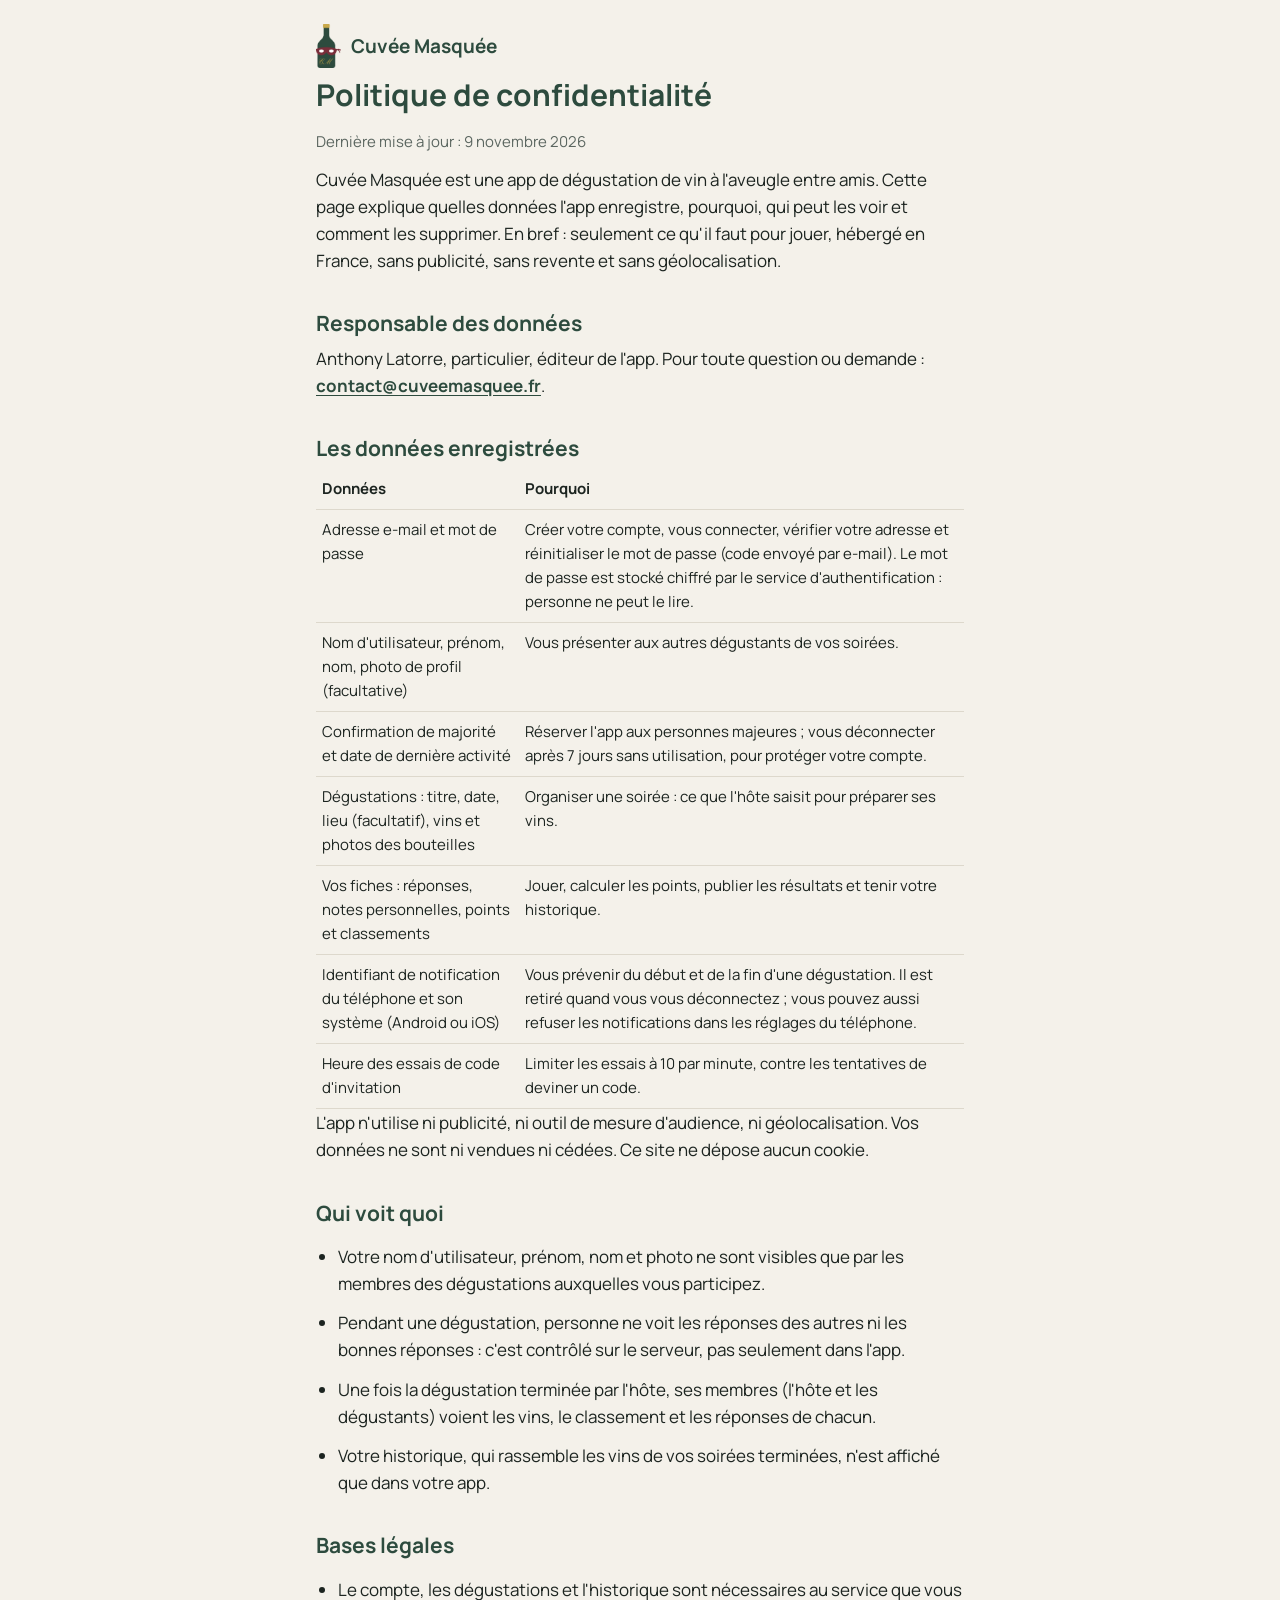
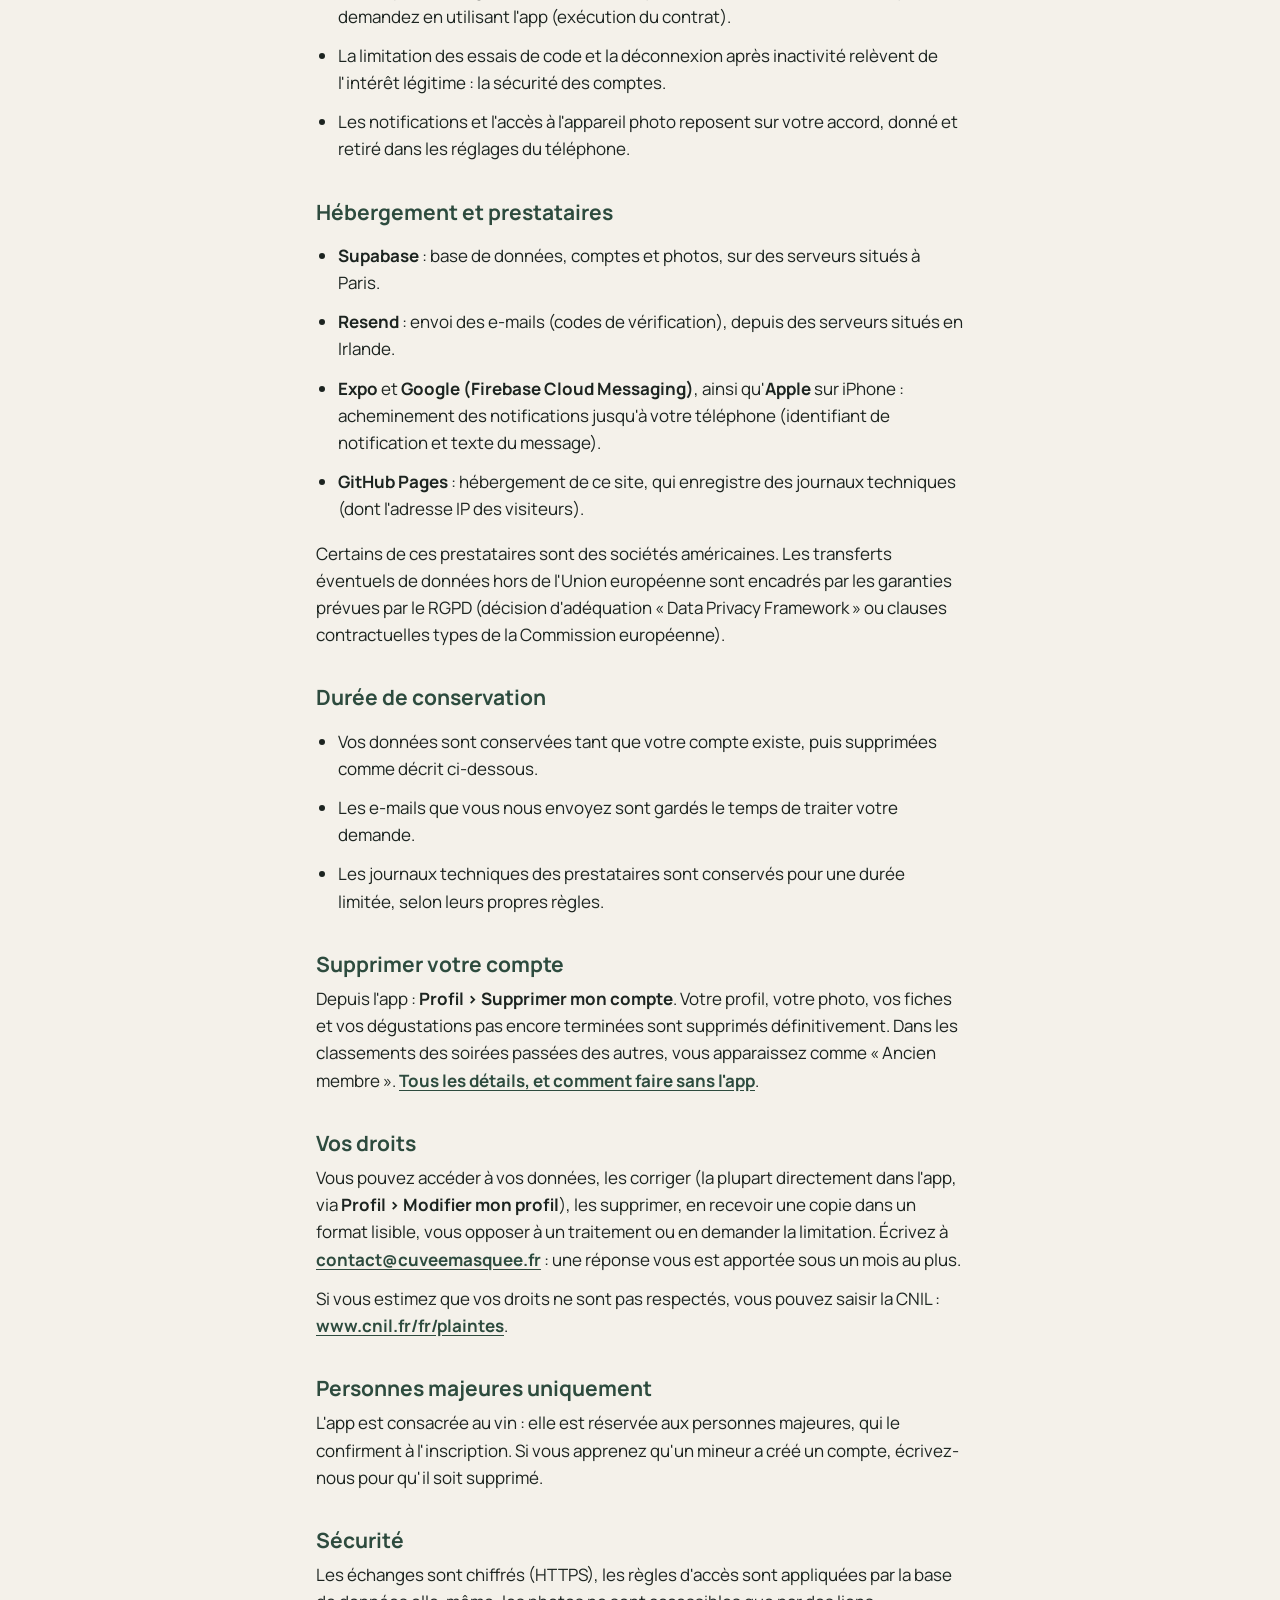
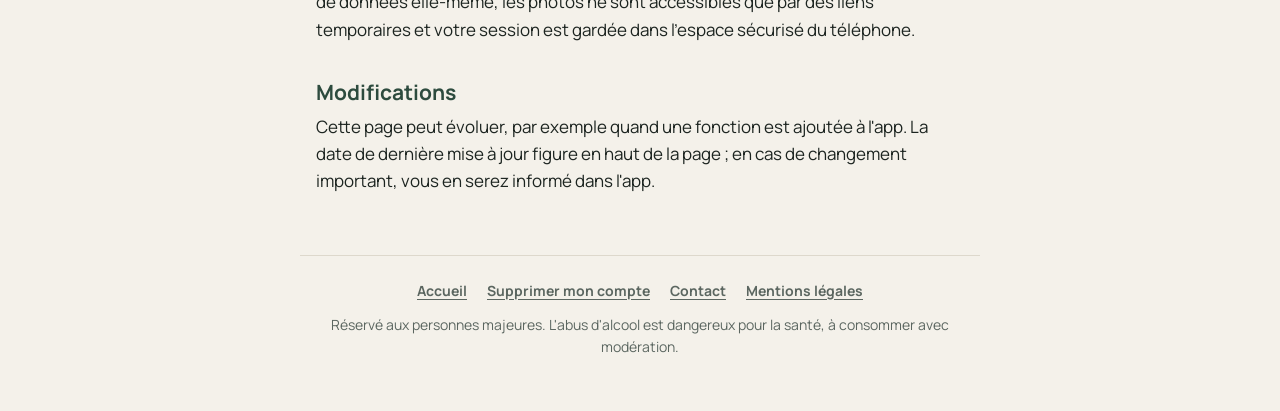
==== confidentialite.html @ da84fbd3 "Premiere version du site cuveemasquee.fr" ====
<!doctype html>
<html lang="fr">
  <head>
    <meta charset="utf-8" />
    <meta name="viewport" content="width=device-width, initial-scale=1" />
    <title>Politique de confidentialité · Cuvée Masquée</title>
    <meta name="description" content="Quelles données l'app Cuvée Masquée enregistre, pourquoi, qui les voit et comment les supprimer." />
    <meta name="theme-color" content="#2d4b3e" />
    <link rel="icon" href="/favicon.png" type="image/png" />
    <link rel="apple-touch-icon" href="/images/icone-180.png" />
    <link rel="stylesheet" href="/style.css" />
  </head>
  <body>
    <main>
      <a class="entete" href="/"><img src="/images/logo-bouteille.png" alt="" width="275" height="480" /> Cuvée Masquée</a>

      <h1>Politique de confidentialité</h1>
      <p class="discret">Dernière mise à jour : 9 novembre 2026</p>
      <p>
        Cuvée Masquée est une app de dégustation de vin à l'aveugle entre amis. Cette page explique quelles données l'app enregistre, pourquoi, qui
        peut les voir et comment les supprimer. En bref : seulement ce qu'il faut pour jouer, hébergé en France, sans publicité, sans revente et sans
        géolocalisation.
      </p>

      <h2>Responsable des données</h2>
      <p>
        Anthony Latorre, particulier, éditeur de l'app. Pour toute question ou demande :
        <a href="mailto:contact@cuveemasquee.fr">contact@cuveemasquee.fr</a>.
      </p>

      <h2>Les données enregistrées</h2>
      <div class="tableau">
        <table>
          <thead>
            <tr>
              <th>Données</th>
              <th>Pourquoi</th>
            </tr>
          </thead>
          <tbody>
            <tr>
              <td>Adresse e-mail et mot de passe</td>
              <td>
                Créer votre compte, vous connecter, vérifier votre adresse et réinitialiser le mot de passe (code envoyé par e-mail). Le mot de passe est
                stocké chiffré par le service d'authentification : personne ne peut le lire.
              </td>
            </tr>
            <tr>
              <td>Nom d'utilisateur, prénom, nom, photo de profil (facultative)</td>
              <td>Vous présenter aux autres dégustants de vos soirées.</td>
            </tr>
            <tr>
              <td>Confirmation de majorité et date de dernière activité</td>
              <td>
                Réserver l'app aux personnes majeures ; vous déconnecter après 7 jours sans utilisation, pour protéger votre compte.
              </td>
            </tr>
            <tr>
              <td>Dégustations : titre, date, lieu (facultatif), vins et photos des bouteilles</td>
              <td>Organiser une soirée : ce que l'hôte saisit pour préparer ses vins.</td>
            </tr>
            <tr>
              <td>Vos fiches : réponses, notes personnelles, points et classements</td>
              <td>Jouer, calculer les points, publier les résultats et tenir votre historique.</td>
            </tr>
            <tr>
              <td>Identifiant de notification du téléphone et son système (Android ou iOS)</td>
              <td>
                Vous prévenir du début et de la fin d'une dégustation. Il est retiré quand vous vous déconnectez ; vous pouvez aussi refuser les
                notifications dans les réglages du téléphone.
              </td>
            </tr>
            <tr>
              <td>Heure des essais de code d'invitation</td>
              <td>Limiter les essais à 10 par minute, contre les tentatives de deviner un code.</td>
            </tr>
          </tbody>
        </table>
      </div>
      <p>
        L'app n'utilise ni publicité, ni outil de mesure d'audience, ni géolocalisation. Vos données ne sont ni vendues ni cédées. Ce site ne dépose
        aucun cookie.
      </p>

      <h2>Qui voit quoi</h2>
      <ul>
        <li>Votre nom d'utilisateur, prénom, nom et photo ne sont visibles que par les membres des dégustations auxquelles vous participez.</li>
        <li>
          Pendant une dégustation, personne ne voit les réponses des autres ni les bonnes réponses : c'est contrôlé sur le serveur, pas seulement
          dans l'app.
        </li>
        <li>
          Une fois la dégustation terminée par l'hôte, ses membres (l'hôte et les dégustants) voient les vins, le classement et les réponses de
          chacun.
        </li>
        <li>Votre historique, qui rassemble les vins de vos soirées terminées, n'est affiché que dans votre app.</li>
      </ul>

      <h2>Bases légales</h2>
      <ul>
        <li>Le compte, les dégustations et l'historique sont nécessaires au service que vous demandez en utilisant l'app (exécution du contrat).</li>
        <li>La limitation des essais de code et la déconnexion après inactivité relèvent de l'intérêt légitime : la sécurité des comptes.</li>
        <li>Les notifications et l'accès à l'appareil photo reposent sur votre accord, donné et retiré dans les réglages du téléphone.</li>
      </ul>

      <h2>Hébergement et prestataires</h2>
      <ul>
        <li><strong>Supabase</strong> : base de données, comptes et photos, sur des serveurs situés à Paris.</li>
        <li><strong>Resend</strong> : envoi des e-mails (codes de vérification), depuis des serveurs situés en Irlande.</li>
        <li>
          <strong>Expo</strong> et <strong>Google (Firebase Cloud Messaging)</strong>, ainsi qu'<strong>Apple</strong> sur iPhone : acheminement des
          notifications jusqu'à votre téléphone (identifiant de notification et texte du message).
        </li>
        <li><strong>GitHub Pages</strong> : hébergement de ce site, qui enregistre des journaux techniques (dont l'adresse IP des visiteurs).</li>
      </ul>
      <p>
        Certains de ces prestataires sont des sociétés américaines. Les transferts éventuels de données hors de l'Union européenne sont encadrés par
        les garanties prévues par le RGPD (décision d'adéquation « Data Privacy Framework » ou clauses contractuelles types de la Commission
        européenne).
      </p>

      <h2>Durée de conservation</h2>
      <ul>
        <li>Vos données sont conservées tant que votre compte existe, puis supprimées comme décrit ci-dessous.</li>
        <li>Les e-mails que vous nous envoyez sont gardés le temps de traiter votre demande.</li>
        <li>Les journaux techniques des prestataires sont conservés pour une durée limitée, selon leurs propres règles.</li>
      </ul>

      <h2>Supprimer votre compte</h2>
      <p>
        Depuis l'app : <strong>Profil › Supprimer mon compte</strong>. Votre profil, votre photo, vos fiches et vos dégustations pas encore terminées
        sont supprimés définitivement. Dans les classements des soirées passées des autres, vous apparaissez comme « Ancien membre ».
        <a href="/suppression-compte">Tous les détails, et comment faire sans l'app</a>.
      </p>

      <h2>Vos droits</h2>
      <p>
        Vous pouvez accéder à vos données, les corriger (la plupart directement dans l'app, via <strong>Profil › Modifier mon profil</strong>), les
        supprimer, en recevoir une copie dans un format lisible, vous opposer à un traitement ou en demander la limitation. Écrivez à
        <a href="mailto:contact@cuveemasquee.fr">contact@cuveemasquee.fr</a> : une réponse vous est apportée sous un mois au plus.
      </p>
      <p>
        Si vous estimez que vos droits ne sont pas respectés, vous pouvez saisir la CNIL :
        <a href="https://www.cnil.fr/fr/plaintes">www.cnil.fr/fr/plaintes</a>.
      </p>

      <h2>Personnes majeures uniquement</h2>
      <p>
        L'app est consacrée au vin : elle est réservée aux personnes majeures, qui le confirment à l'inscription. Si vous apprenez qu'un mineur a créé
        un compte, écrivez-nous pour qu'il soit supprimé.
      </p>

      <h2>Sécurité</h2>
      <p>
        Les échanges sont chiffrés (HTTPS), les règles d'accès sont appliquées par la base de données elle-même, les photos ne sont accessibles que
        par des liens temporaires et votre session est gardée dans l'espace sécurisé du téléphone.
      </p>

      <h2>Modifications</h2>
      <p>
        Cette page peut évoluer, par exemple quand une fonction est ajoutée à l'app. La date de dernière mise à jour figure en haut de la page ; en
        cas de changement important, vous en serez informé dans l'app.
      </p>
    </main>

    <footer>
      <nav>
        <a href="/">Accueil</a>
        <a href="/suppression-compte">Supprimer mon compte</a>
        <a href="/#contact">Contact</a>
        <a href="/#mentions-legales">Mentions légales</a>
      </nav>
      <p>Réservé aux personnes majeures. L'abus d'alcool est dangereux pour la santé, à consommer avec modération.</p>
    </footer>
  </body>
</html>
---- style.css ----
/* Cuvée Masquée : mêmes couleurs et même police que l'app (Manrope, hébergée ici : aucun appel à Google). */
@font-face {
  font-family: 'Manrope';
  src: url('/polices/Manrope_400Regular.ttf') format('truetype');
  font-weight: 400;
  font-display: swap;
}
@font-face {
  font-family: 'Manrope';
  src: url('/polices/Manrope_700Bold.ttf') format('truetype');
  font-weight: 700;
  font-display: swap;
}

:root {
  --texte: #1c2420;
  --texte-2: #5b6660;
  --fond: #f4f1ea;
  --surface: #ffffff;
  --bordure: #ddd8cc;
  --vert: #2d4b3e;
  --sur-vert: #ffffff;
  --bordeaux: #7a2e3a;
  --info: #e3ece7;
  color-scheme: light;
}

@media (prefers-color-scheme: dark) {
  :root {
    --texte: #eef0ec;
    --texte-2: #a9b3ad;
    --fond: #14201b;
    --surface: #1e2b25;
    --bordure: #33433b;
    --vert: #8db8a5;
    --sur-vert: #10201a;
    --bordeaux: #d98c98;
    --info: #22352d;
    color-scheme: dark;
  }
}

* {
  box-sizing: border-box;
}

html {
  -webkit-text-size-adjust: 100%;
}

body {
  margin: 0;
  background: var(--fond);
  color: var(--texte);
  font-family: 'Manrope', system-ui, -apple-system, 'Segoe UI', Roboto, sans-serif;
  font-size: 17px;
  line-height: 1.6;
}

main {
  max-width: 680px;
  margin: 0 auto;
  padding: 24px 16px 48px;
}

a {
  color: var(--vert);
  font-weight: 700;
  text-underline-offset: 3px;
}

h1,
h2,
h3 {
  color: var(--vert);
  line-height: 1.25;
  font-weight: 700;
}

h1 {
  font-size: 30px;
  margin: 8px 0 16px;
}

h2 {
  font-size: 21px;
  margin: 36px 0 8px;
}

h3 {
  font-size: 17px;
  margin: 20px 0 4px;
  color: var(--texte);
}

p,
li {
  margin: 0 0 12px;
}

ul,
ol {
  padding-left: 22px;
}

.entete {
  display: flex;
  align-items: center;
  gap: 10px;
  text-decoration: none;
  color: var(--vert);
  font-size: 19px;
}

.entete img {
  height: 44px;
  width: auto;
}

.logo {
  display: block;
  width: min(360px, 100%);
  height: auto;
  margin: 8px auto 24px;
}

.logo-sombre {
  display: none;
}

@media (prefers-color-scheme: dark) {
  .logo-clair {
    display: none;
  }
  .logo-sombre {
    display: block;
  }
}

.accroche {
  font-size: 20px;
  text-align: center;
  margin-bottom: 28px;
}

.carte {
  background: var(--surface);
  border: 1px solid var(--bordure);
  border-radius: 12px;
  padding: 16px 20px;
  margin: 16px 0;
}

.carte > :last-child {
  margin-bottom: 0;
}

.encadre {
  background: var(--info);
  border-radius: 12px;
  padding: 14px 18px;
  margin: 16px 0;
}

.bouton {
  display: block;
  width: 100%;
  min-height: 52px;
  padding: 14px 20px;
  border-radius: 12px;
  border: 2px solid var(--vert);
  background: var(--vert);
  color: var(--sur-vert);
  font: inherit;
  font-weight: 700;
  text-align: center;
  text-decoration: none;
  cursor: pointer;
  margin: 12px 0;
}

.bouton.secondaire {
  background: transparent;
  color: var(--vert);
}

.code {
  font-size: 40px;
  font-weight: 700;
  letter-spacing: 6px;
  text-align: center;
  color: var(--bordeaux);
  margin: 4px 0 0;
}

.discret {
  color: var(--texte-2);
  font-size: 15px;
}

.centre {
  text-align: center;
}

.cache {
  display: none;
}

table {
  width: 100%;
  border-collapse: collapse;
  font-size: 15px;
}

th,
td {
  text-align: left;
  vertical-align: top;
  padding: 8px 6px;
  border-bottom: 1px solid var(--bordure);
}

.tableau {
  overflow-x: auto;
}

footer {
  max-width: 680px;
  margin: 0 auto;
  padding: 24px 16px 40px;
  border-top: 1px solid var(--bordure);
  color: var(--texte-2);
  font-size: 14px;
  text-align: center;
}

footer nav {
  display: flex;
  flex-wrap: wrap;
  justify-content: center;
  gap: 8px 20px;
  margin-bottom: 12px;
}

footer a {
  color: var(--texte-2);
}
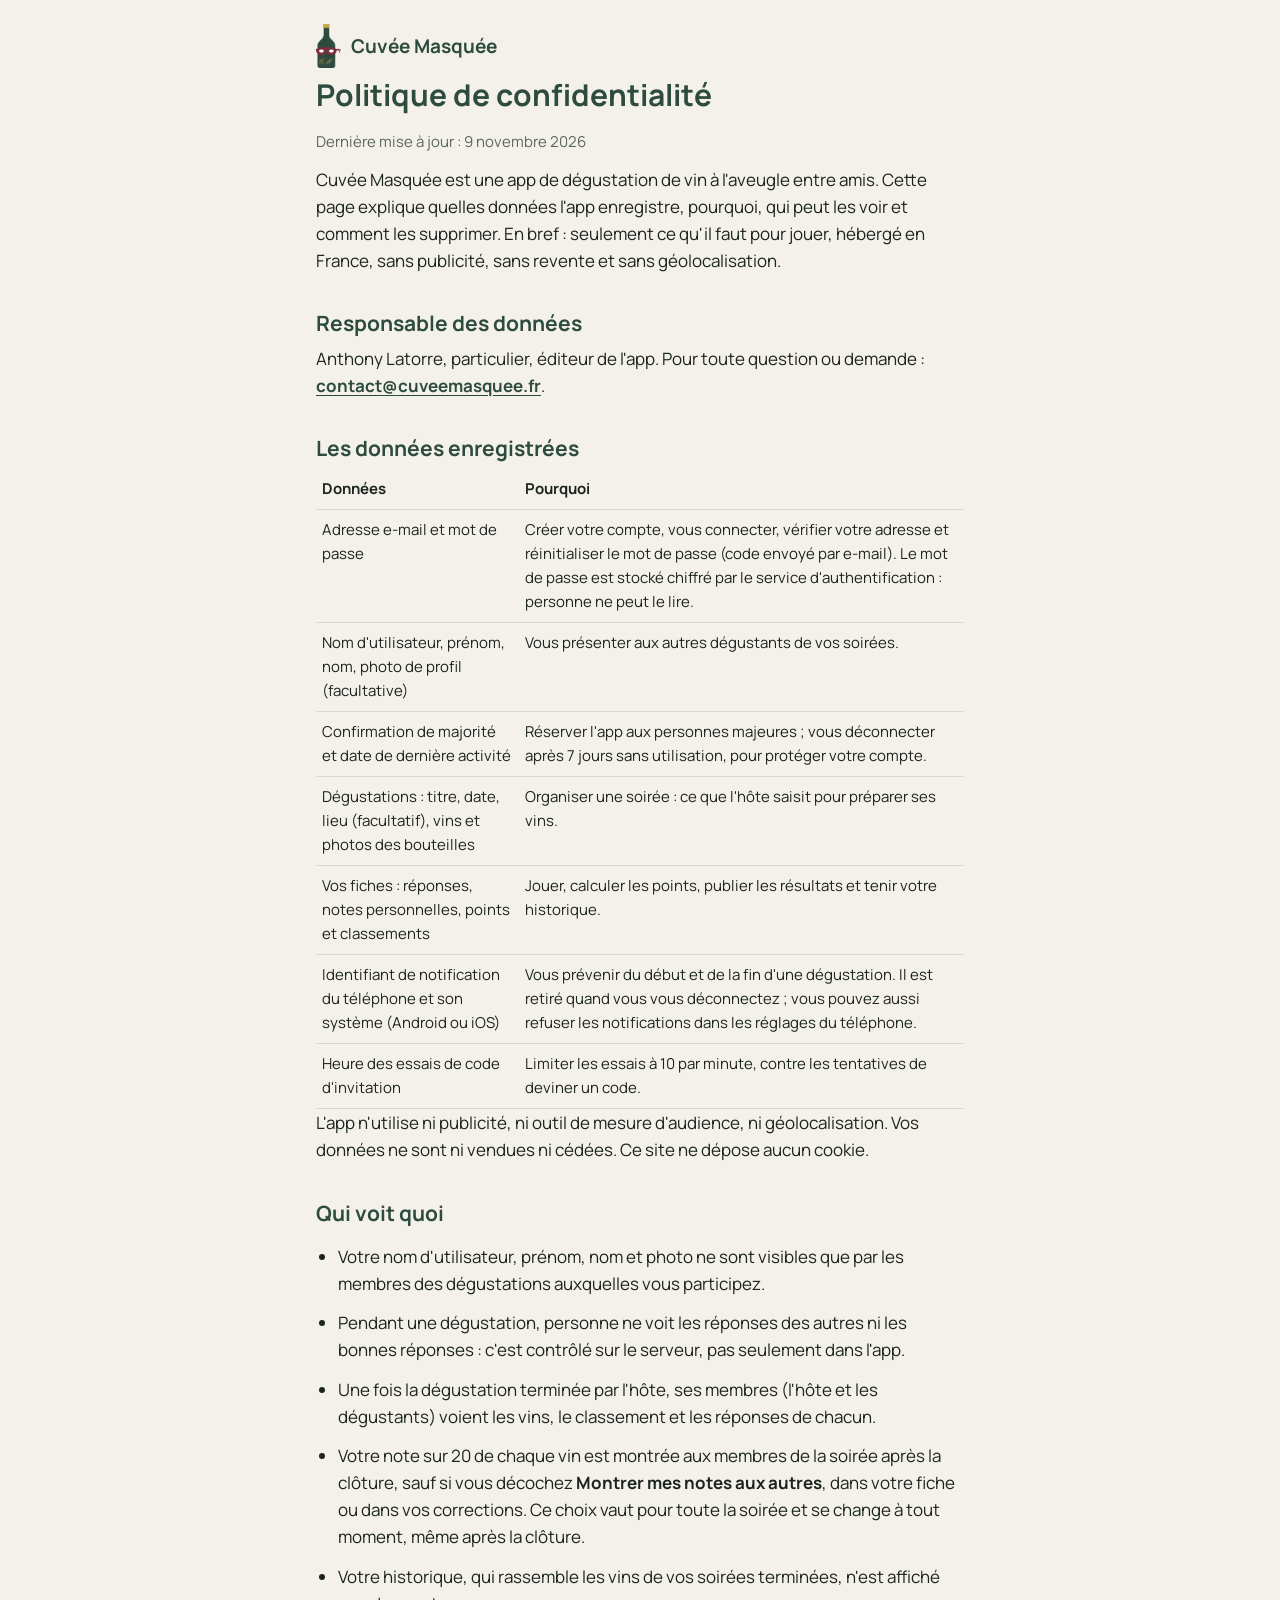
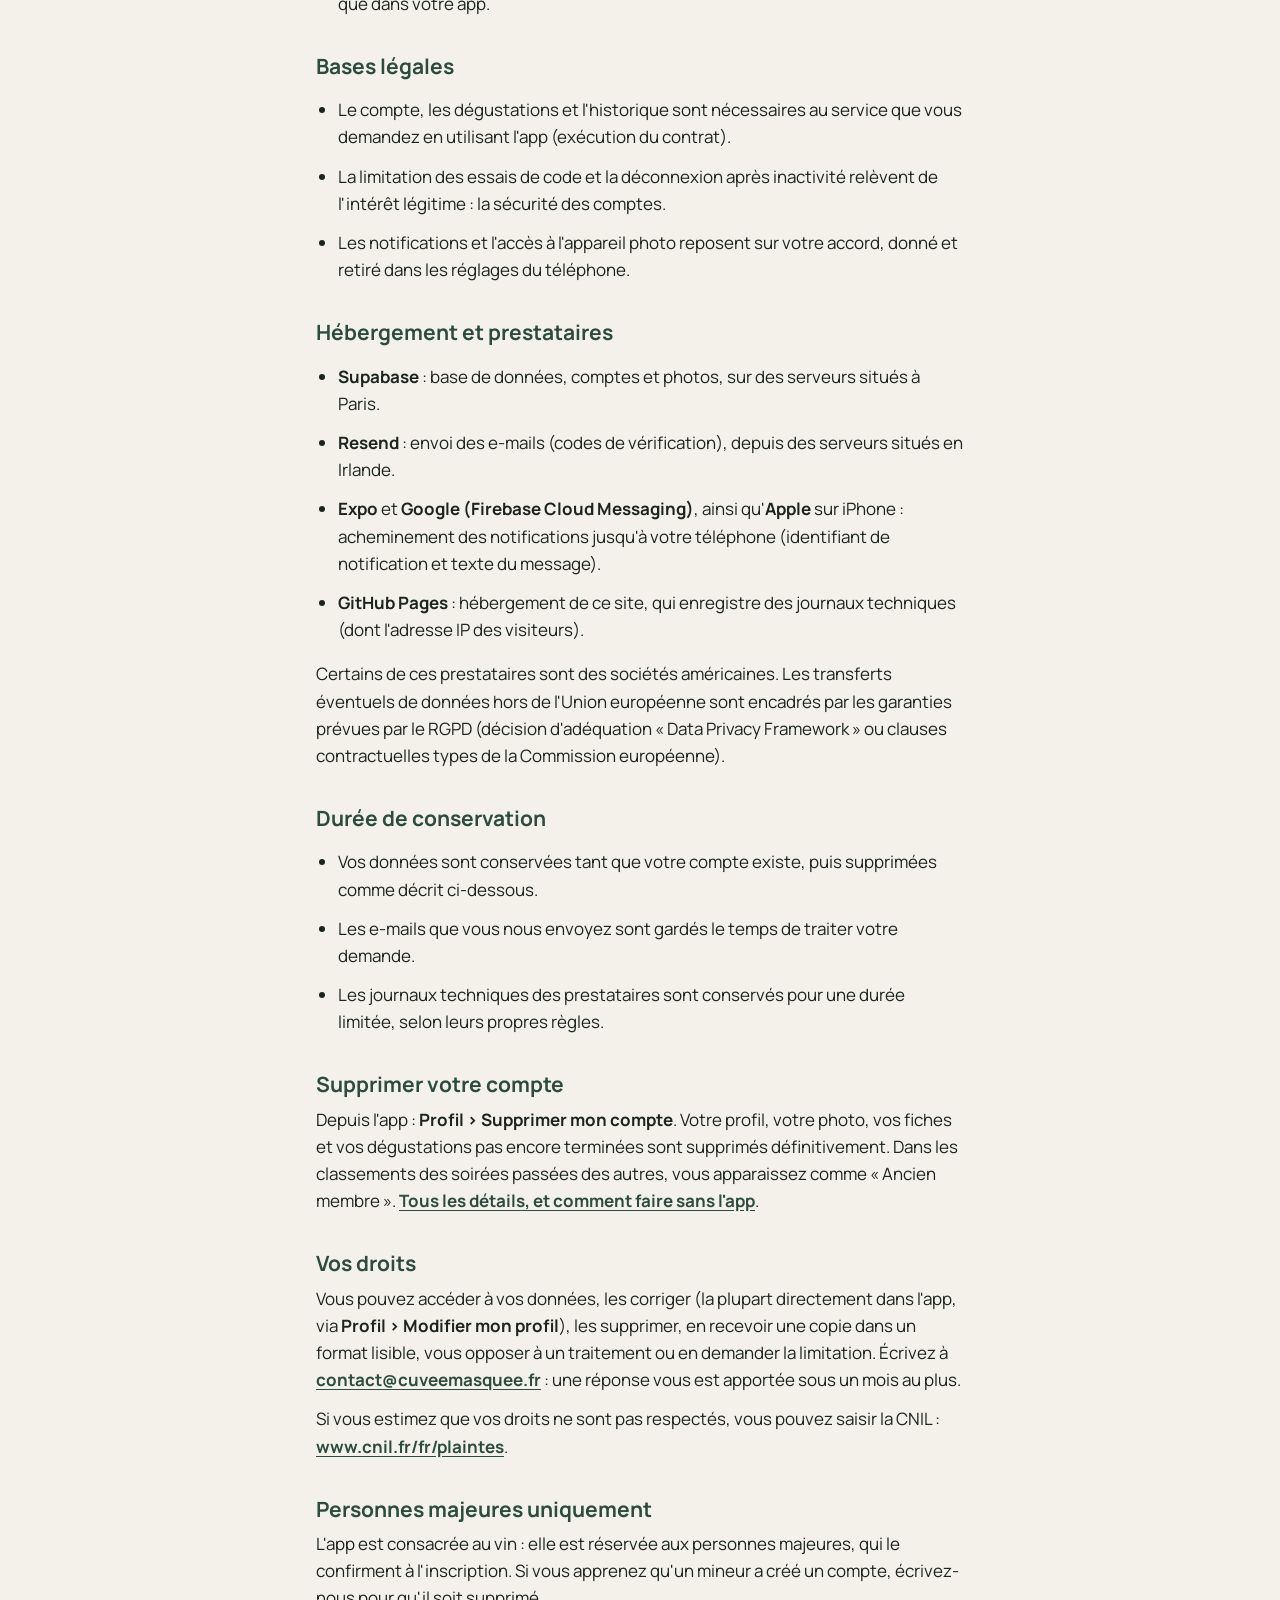
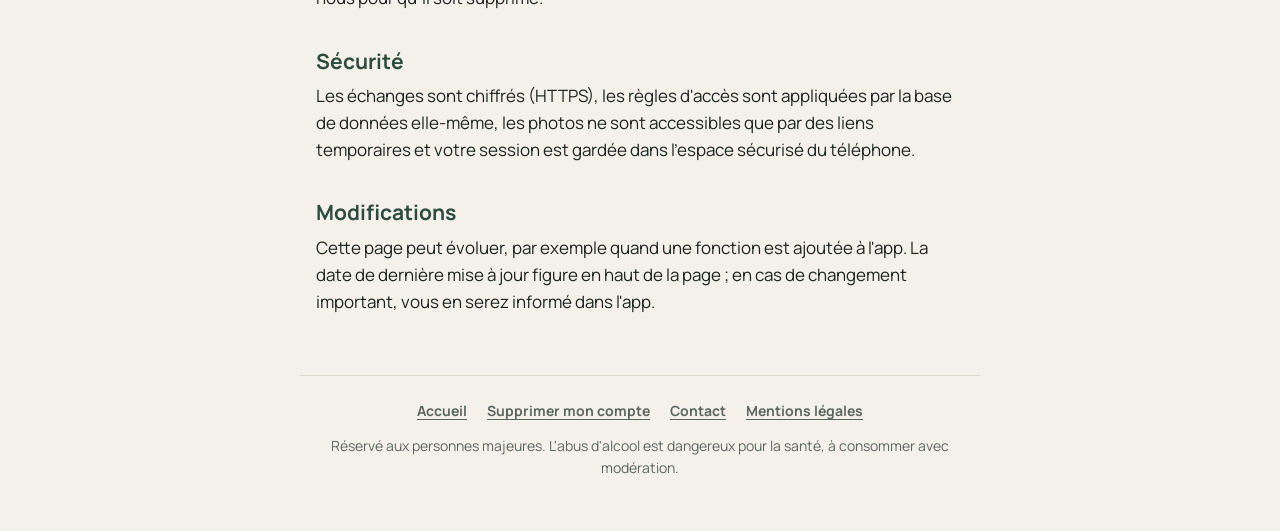
==== commit 0b9b5f7a: "Partage des notes dans la politique de confidentialite" ====
--- a/confidentialite.html
+++ b/confidentialite.html
@@ -93,6 +93,11 @@
           Une fois la dégustation terminée par l'hôte, ses membres (l'hôte et les dégustants) voient les vins, le classement et les réponses de
           chacun.
         </li>
+        <li>
+          Votre note sur 20 de chaque vin est montrée aux membres de la soirée après la clôture, sauf si vous décochez
+          <strong>Montrer mes notes aux autres</strong>, dans votre fiche ou dans vos corrections. Ce choix vaut pour toute la soirée et se
+          change à tout moment, même après la clôture.
+        </li>
         <li>Votre historique, qui rassemble les vins de vos soirées terminées, n'est affiché que dans votre app.</li>
       </ul>
 
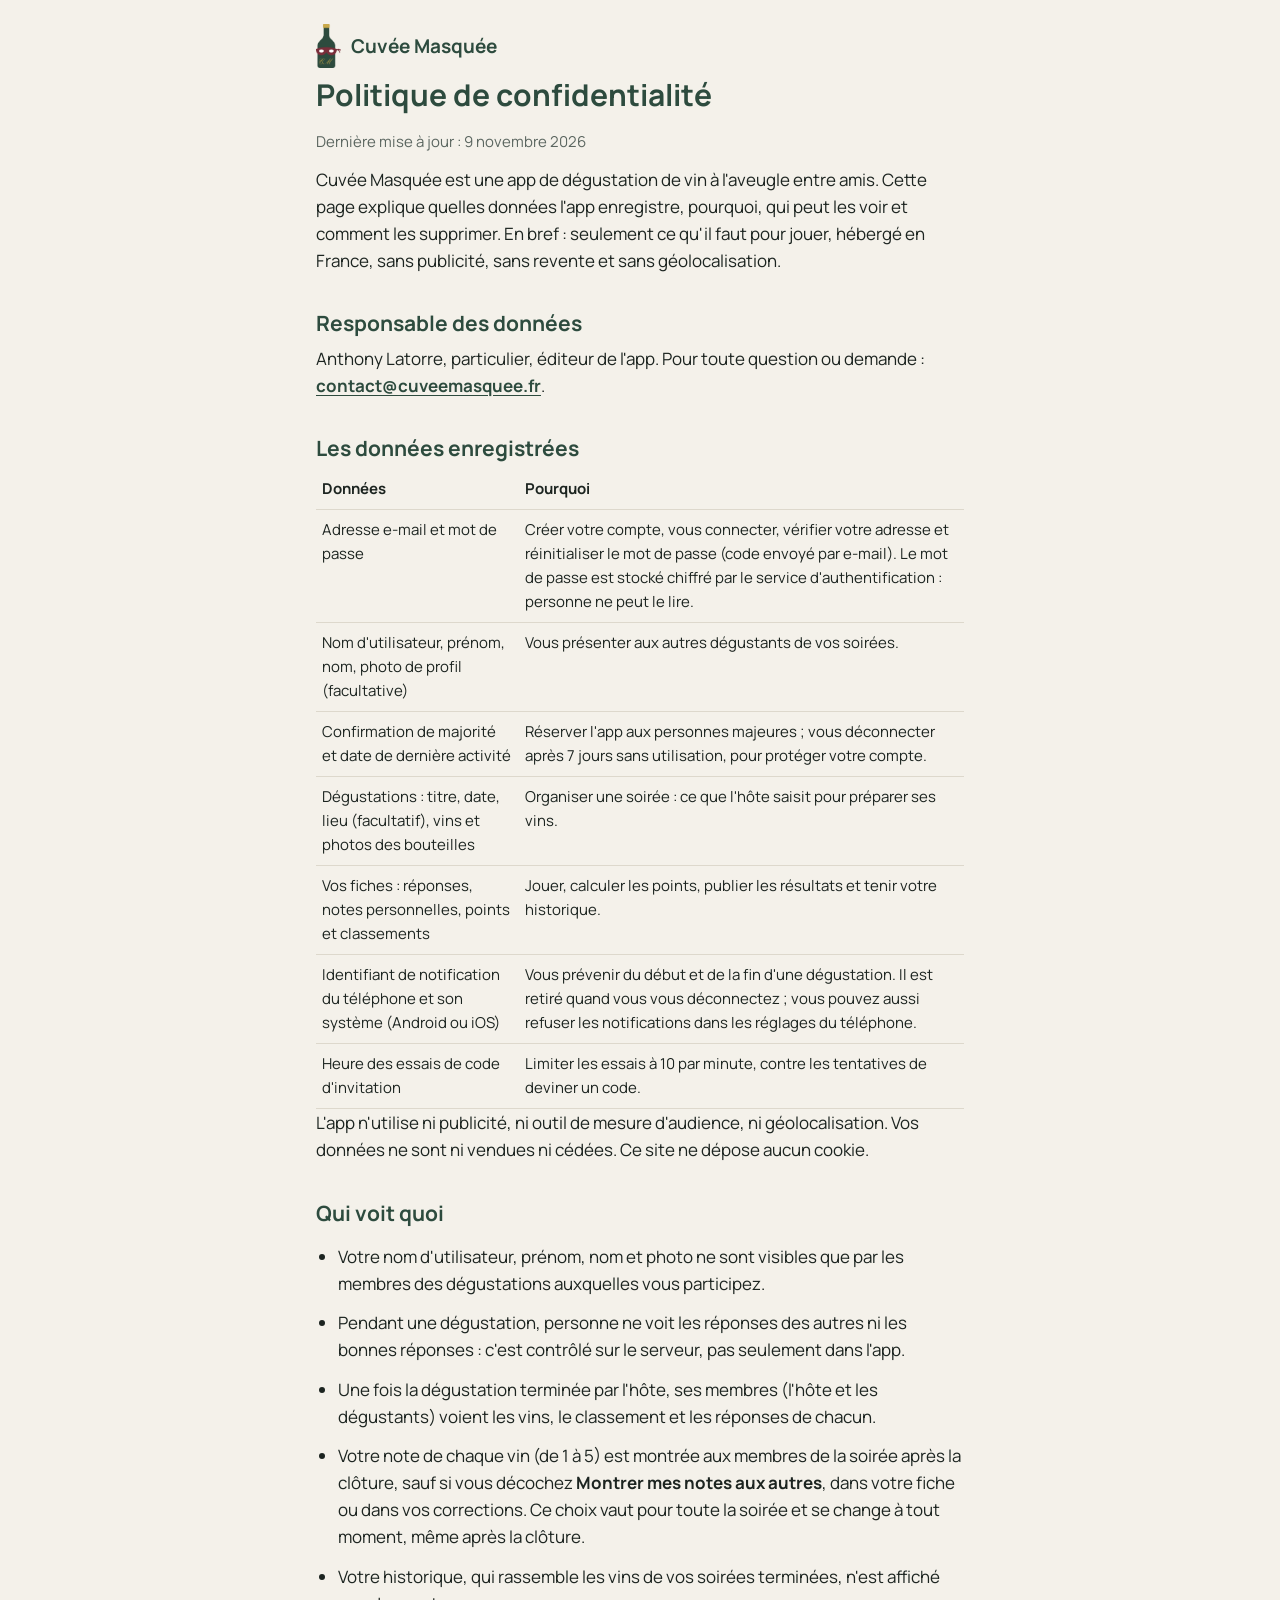
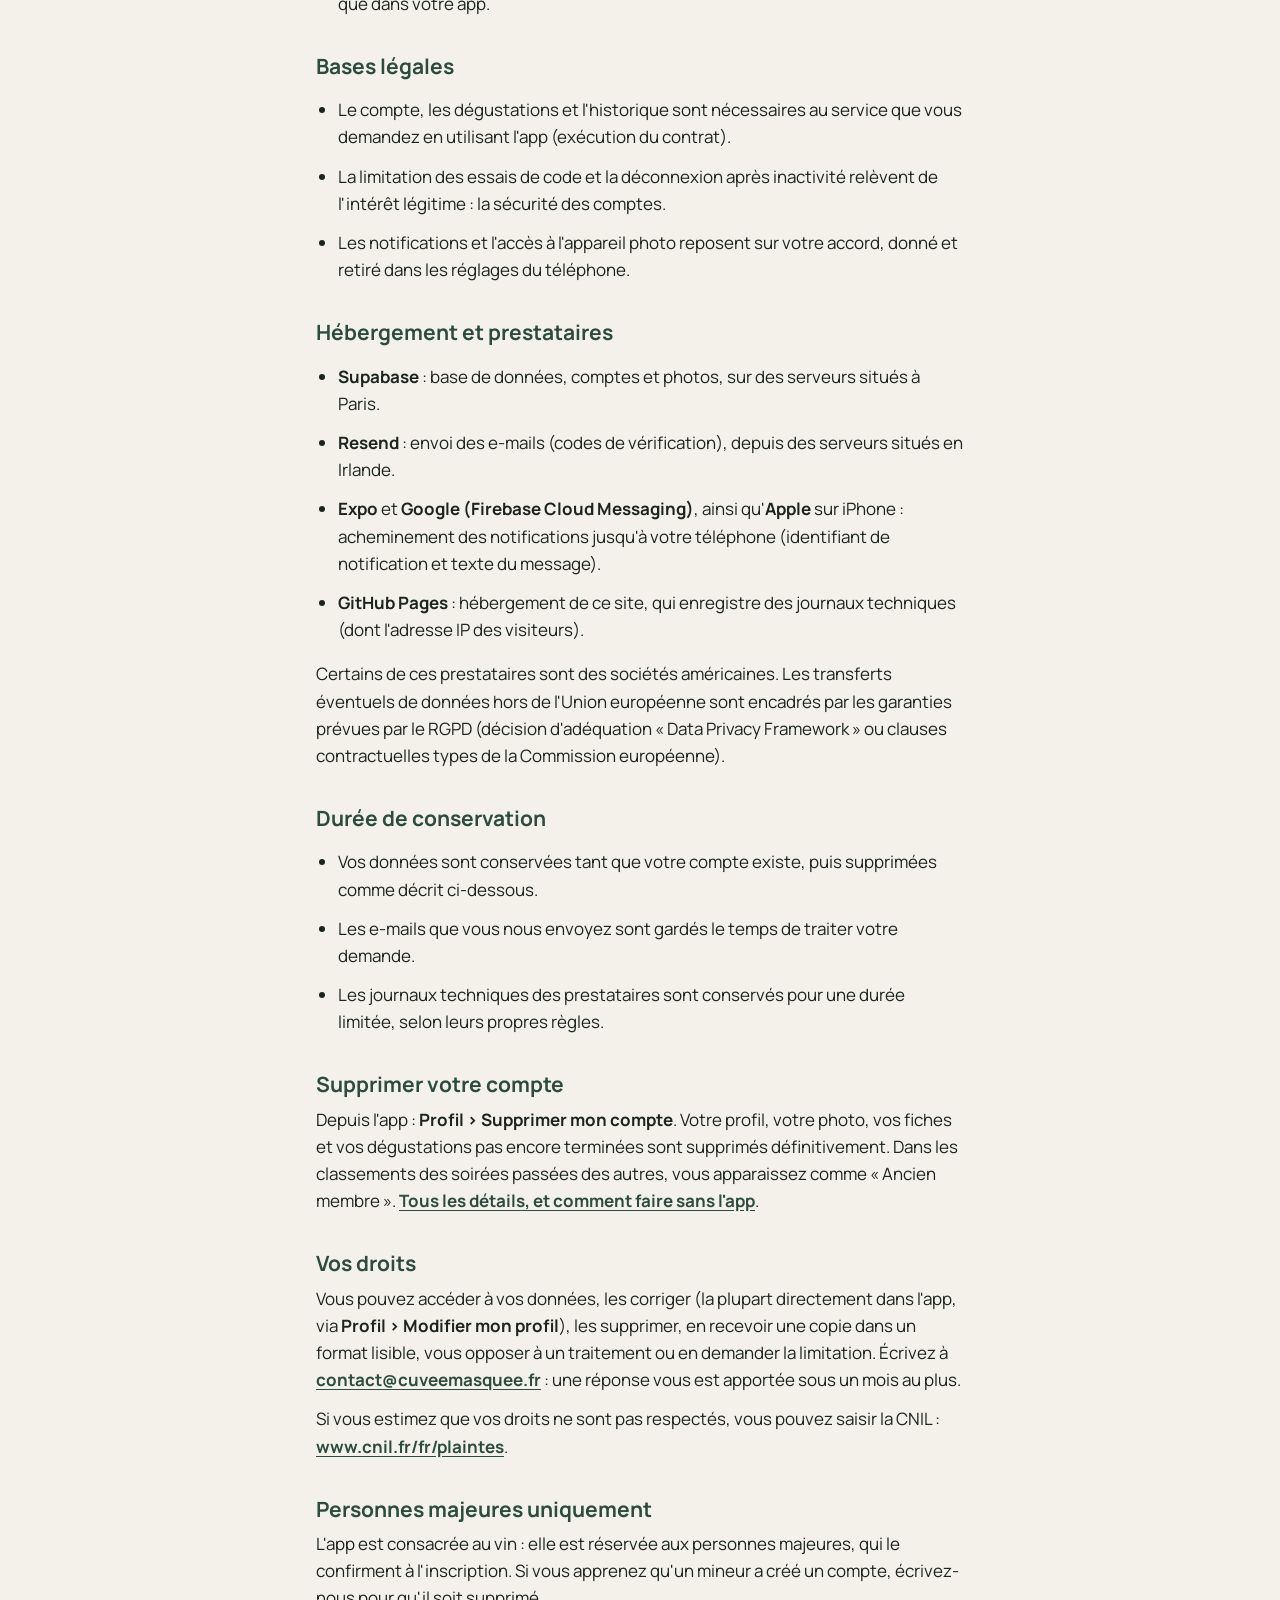
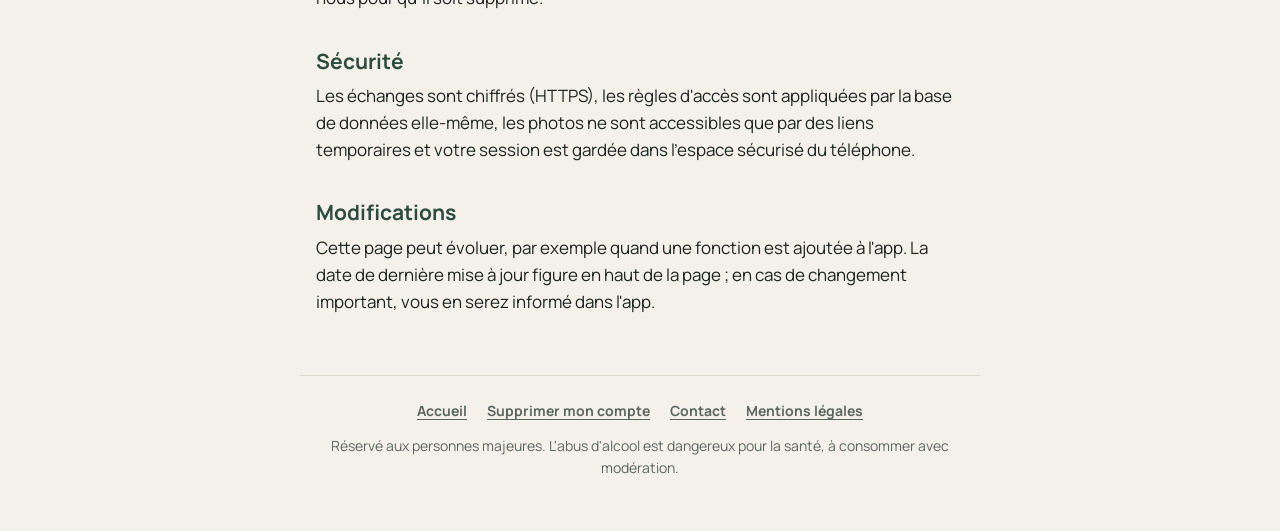
==== commit 2d731d8d: "APK 0.6.0 et note de 1 a 5 dans la politique de confidentialite" ====
--- a/confidentialite.html
+++ b/confidentialite.html
@@ -94,7 +94,7 @@
           chacun.
         </li>
         <li>
-          Votre note sur 20 de chaque vin est montrée aux membres de la soirée après la clôture, sauf si vous décochez
+          Votre note de chaque vin (de 1 à 5) est montrée aux membres de la soirée après la clôture, sauf si vous décochez
           <strong>Montrer mes notes aux autres</strong>, dans votre fiche ou dans vos corrections. Ce choix vaut pour toute la soirée et se
           change à tout moment, même après la clôture.
         </li>
